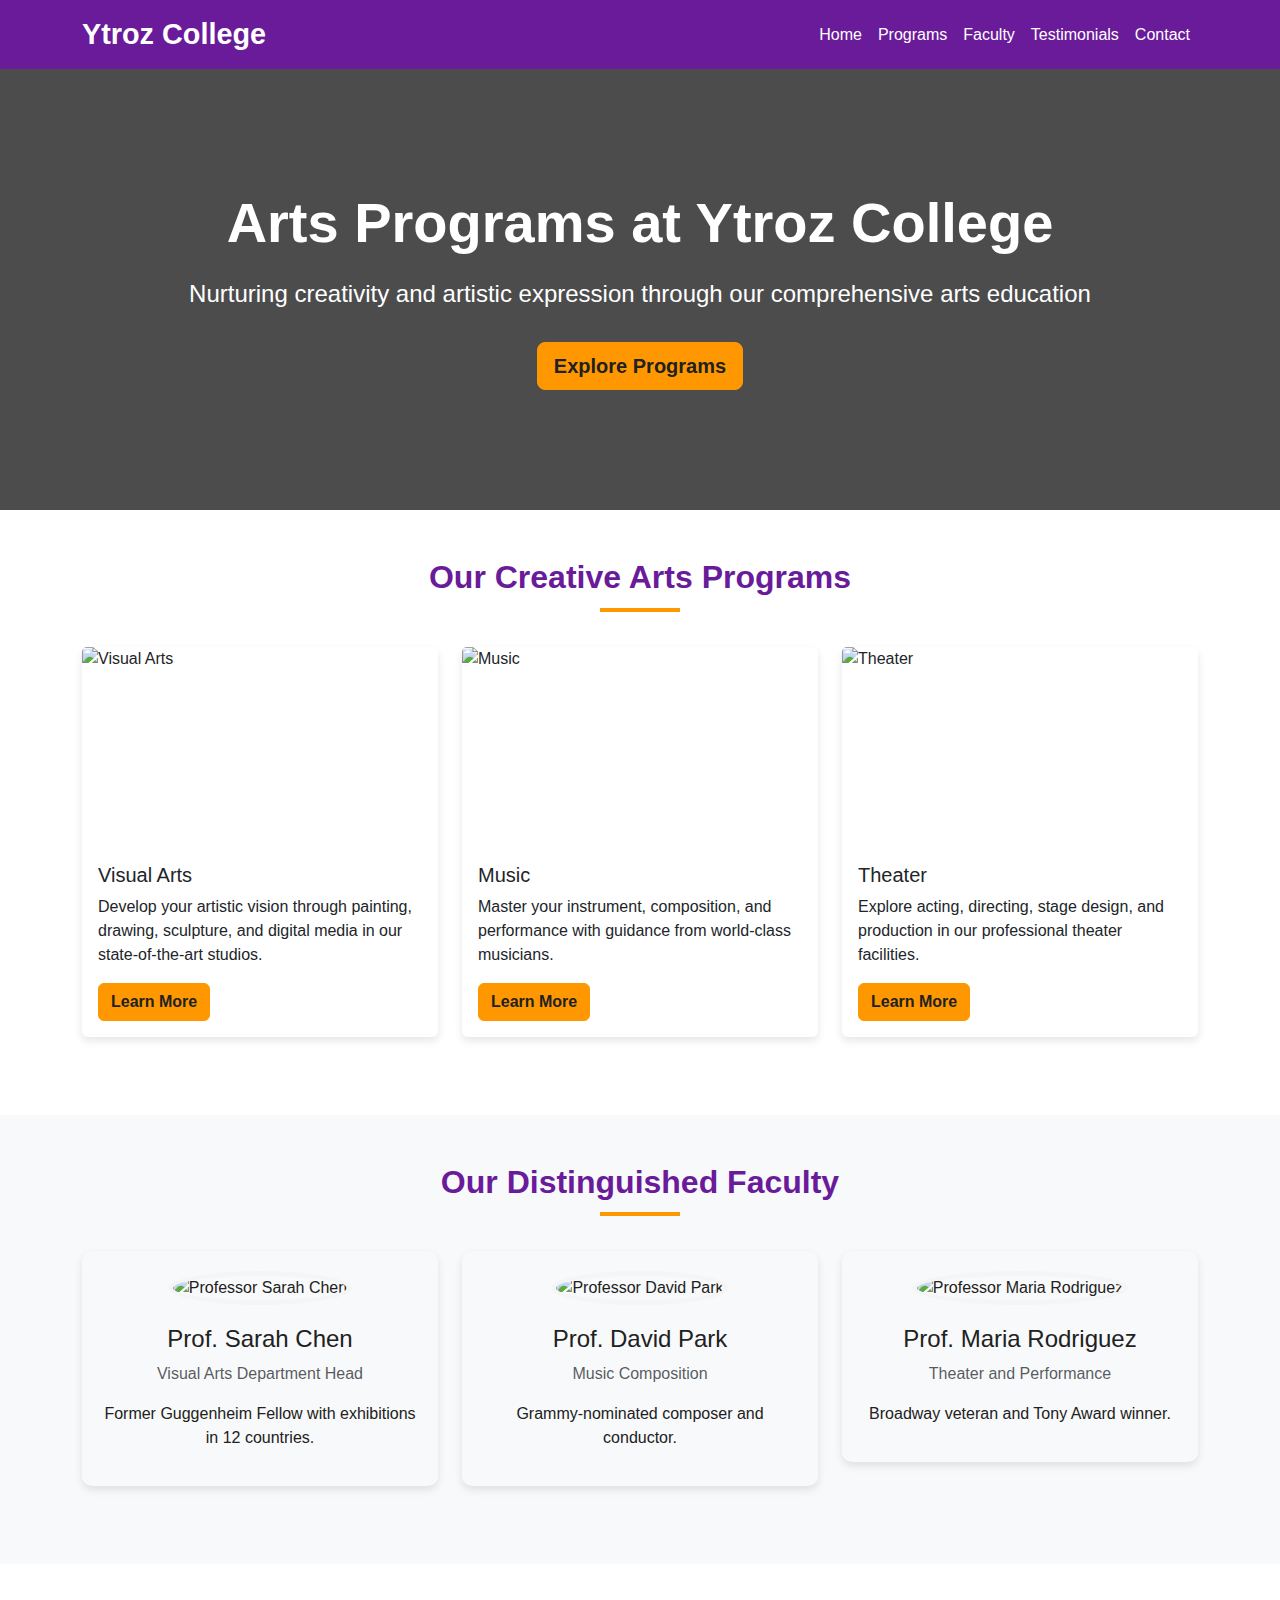
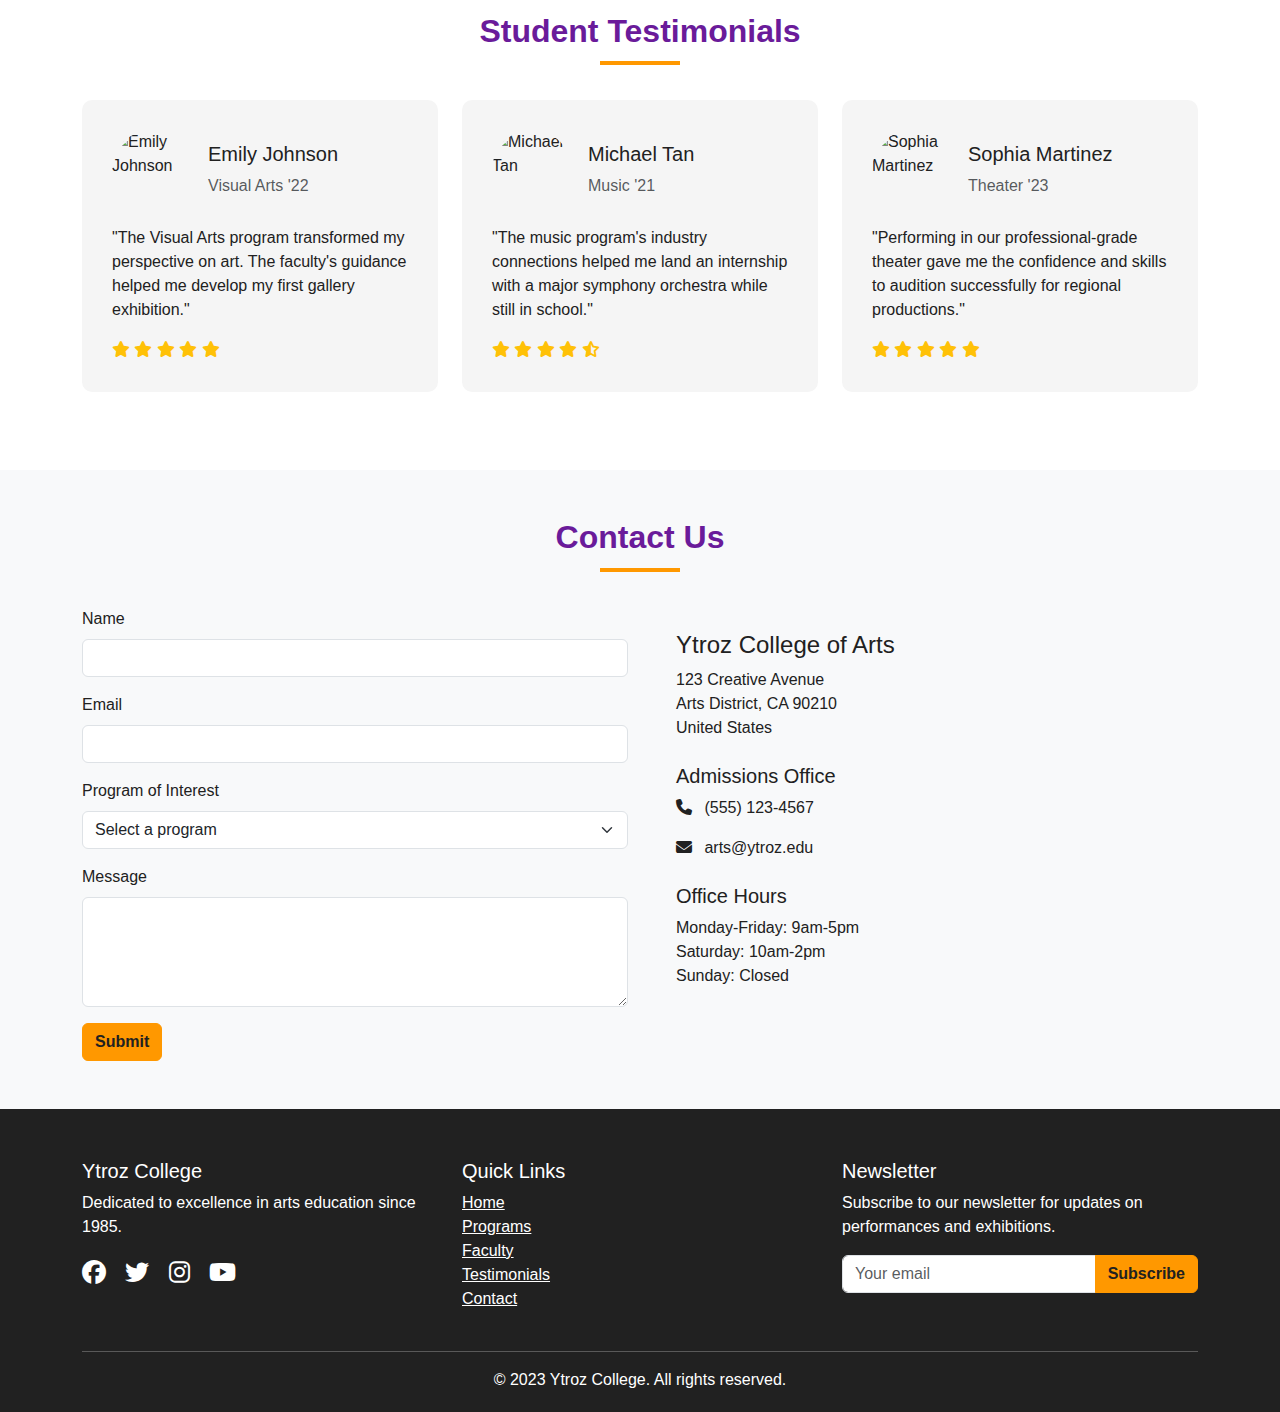
==== Art.html @ 372847f7 "first commit" ====
<!DOCTYPE html>
<html lang="en">
<head>
    <meta charset="UTF-8">
    <meta name="viewport" content="width=device-width, initial-scale=1.0">
    <title>Ytroz College - Arts Programs</title>
    <!-- Bootstrap CSS -->
    <link href="https://cdn.jsdelivr.net/npm/bootstrap@5.3.0/dist/css/bootstrap.min.css" rel="stylesheet">
    <!-- Font Awesome -->
    <link rel="stylesheet" href="https://cdnjs.cloudflare.com/ajax/libs/font-awesome/6.4.0/css/all.min.css">
    <!-- Custom CSS -->
    <style>
        :root {
            --primary-color: #6a1b9a;
            --secondary-color: #9c27b0;
            --accent-color: #ff9800;
            --light-color: #f5f5f5;
            --dark-color: #212121;
        }
        
        body {
            font-family: 'Segoe UI', Tahoma, Geneva, Verdana, sans-serif;
            color: var(--dark-color);
        }
        
        .navbar {
            background-color: var(--primary-color);
        }
        
        .navbar-brand {
            font-weight: 700;
            font-size: 1.8rem;
        }
        
        .nav-link {
            color: white !important;
            font-weight: 500;
        }
        
        .hero-section {
            background: linear-gradient(rgba(0, 0, 0, 0.7), rgba(0, 0, 0, 0.7)), 
                        url('https://images.unsplash.com/photo-1514525253161-7a46d19cd819?ixlib=rb-4.0.3&ixid=M3wxMjA3fDB8MHxwaG90by1wYWdlfHx8fGVufDB8fHx8fA%3D%3D&auto=format&fit=crop&w=2070&q=80');
            background-size: cover;
            background-position: center;
            color: white;
            padding: 120px 0;
            text-align: center;
        }
        
        .hero-title {
            font-size: 3.5rem;
            font-weight: 700;
            margin-bottom: 20px;
        }
        
        .hero-subtitle {
            font-size: 1.5rem;
            margin-bottom: 30px;
        }
        
        .btn-primary {
            background-color: var(--accent-color);
            border-color: var(--accent-color);
            color: var(--dark-color);
            font-weight: 600;
        }
        
        .btn-primary:hover {
            background-color: #e68a00;
            border-color: #e68a00;
        }
        
        .program-card {
            transition: transform 0.3s;
            margin-bottom: 30px;
            border: none;
            box-shadow: 0 4px 8px rgba(0, 0, 0, 0.1);
        }
        
        .program-card:hover {
            transform: translateY(-10px);
        }
        
        .card-img-top {
            height: 200px;
            object-fit: cover;
        }
        
        .section-title {
            color: var(--primary-color);
            font-weight: 700;
            margin-bottom: 50px;
            position: relative;
        }
        
        .section-title:after {
            content: '';
            position: absolute;
            bottom: -15px;
            left: 50%;
            transform: translateX(-50%);
            width: 80px;
            height: 4px;
            background-color: var(--accent-color);
        }
        
        .faculty-card {
            text-align: center;
            padding: 20px;
            border-radius: 10px;
            box-shadow: 0 4px 8px rgba(0, 0, 0, 0.1);
            margin-bottom: 30px;
        }
        
        .faculty-img {
            width: 150px;
            height: 150px;
            border-radius: 50%;
            object-fit: cover;
            border: 5px solid var(--light-color);
            margin-bottom: 20px;
        }
        
        .testimonial-card {
            padding: 30px;
            border-radius: 10px;
            background-color: var(--light-color);
            margin-bottom: 30px;
        }
        
        .testimonial-img {
            width: 80px;
            height: 80px;
            border-radius: 50%;
            object-fit: cover;
        }
        
        footer {
            background-color: var(--dark-color);
            color: white;
            padding: 50px 0 20px;
        }
        
        .social-icons a {
            color: white;
            font-size: 1.5rem;
            margin-right: 15px;
            transition: color 0.3s;
        }
        
        .social-icons a:hover {
            color: var(--accent-color);
        }
        
        .back-to-top {
            position: fixed;
            bottom: 20px;
            right: 20px;
            width: 50px;
            height: 50px;
            background-color: var(--accent-color);
            color: var(--dark-color);
            border-radius: 50%;
            display: flex;
            align-items: center;
            justify-content: center;
            font-size: 1.5rem;
            z-index: 99;
            cursor: pointer;
            opacity: 0;
            transition: opacity 0.3s;
        }
        
        .back-to-top.show {
            opacity: 1;
        }
        
        @media (max-width: 768px) {
            .hero-title {
                font-size: 2.5rem;
            }
            
            .hero-subtitle {
                font-size: 1.2rem;
            }
        }
    </style>
</head>
<body>
    <!-- Navigation -->
    <nav class="navbar navbar-expand-lg navbar-dark sticky-top">
        <div class="container">
            <a class="navbar-brand" href="#">Ytroz College</a>
            <button class="navbar-toggler" type="button" data-bs-toggle="collapse" data-bs-target="#navbarNav">
                <span class="navbar-toggler-icon"></span>
            </button>
            <div class="collapse navbar-collapse" id="navbarNav">
                <ul class="navbar-nav ms-auto">
                    <li class="nav-item">
                        <a class="nav-link active" href="index.html">Home</a>
                    </li>
                    <li class="nav-item">
                        <a class="nav-link" href="#programs">Programs</a>
                    </li>
                    <li class="nav-item">
                        <a class="nav-link" href="#faculty">Faculty</a>
                    </li>
                    <li class="nav-item">
                        <a class="nav-link" href="#testimonials">Testimonials</a>
                    </li>
                    <li class="nav-item">
                        <a class="nav-link" href="#contact">Contact</a>
                    </li>
                </ul>
            </div>
        </div>
    </nav>

    <!-- Hero Section -->
    <section class="hero-section" id="home">
        <div class="container">
            <h1 class="hero-title">Arts Programs at Ytroz College</h1>
            <p class="hero-subtitle">Nurturing creativity and artistic expression through our comprehensive arts education</p>
            <a href="#programs" class="btn btn-primary btn-lg">Explore Programs</a>
        </div>
    </section>

    <!-- Programs Section -->
    <section class="py-5" id="programs">
        <div class="container">
            <h2 class="text-center section-title">Our Creative Arts Programs</h2>
            <div class="row">
                <div class="col-md-4">
                    <div class="card program-card">
                        <img src="https://images.unsplash.com/photo-1547891654-e66ed7ebb968?ixlib=rb-4.0.3&ixid=M3wxMjA3fDB8MHxwaG90by1wYWdlfHx8fGVufDB8fHx8fA%3D%3D&auto=format&fit=crop&w=2070&q=80" class="card-img-top" alt="Visual Arts">
                        <div class="card-body">
                            <h5 class="card-title">Visual Arts</h5>
                            <p class="card-text">Develop your artistic vision through painting, drawing, sculpture, and digital media in our state-of-the-art studios.</p>
                            <a href="#" class="btn btn-primary" data-bs-toggle="modal" data-bs-target="#visualArtsModal">Learn More</a>
                        </div>
                    </div>
                </div>
                <div class="col-md-4">
                    <div class="card program-card">
                        <img src="https://images.unsplash.com/photo-1511671782779-c97d3d27a1d4?ixlib=rb-4.0.3&ixid=M3wxMjA3fDB8MHxwaG90by1wYWdlfHx8fGVufDB8fHx8fA%3D%3D&auto=format&fit=crop&w=2070&q=80" class="card-img-top" alt="Music">
                        <div class="card-body">
                            <h5 class="card-title">Music</h5>
                            <p class="card-text">Master your instrument, composition, and performance with guidance from world-class musicians.</p>
                            <a href="#" class="btn btn-primary" data-bs-toggle="modal" data-bs-target="#musicModal">Learn More</a>
                        </div>
                    </div>
                </div>
                <div class="col-md-4">
                    <div class="card program-card">
                        <img src="https://images.unsplash.com/photo-1492684223066-81342ee5ff30?ixlib=rb-4.0.3&ixid=M3wxMjA3fDB8MHxwaG90by1wYWdlfHx8fGVufDB8fHx8fA%3D%3D&auto=format&fit=crop&w=2070&q=80" class="card-img-top" alt="Theater">
                        <div class="card-body">
                            <h5 class="card-title">Theater</h5>
                            <p class="card-text">Explore acting, directing, stage design, and production in our professional theater facilities.</p>
                            <a href="#" class="btn btn-primary" data-bs-toggle="modal" data-bs-target="#theaterModal">Learn More</a>
                        </div>
                    </div>
                </div>
            </div>
        </div>
    </section>

    <!-- Faculty Section -->
    <section class="py-5 bg-light" id="faculty">
        <div class="container">
            <h2 class="text-center section-title">Our Distinguished Faculty</h2>
            <div class="row">
                <div class="col-md-4">
                    <div class="faculty-card">
                        <img src="https://randomuser.me/api/portraits/women/44.jpg" class="faculty-img" alt="Professor Sarah Chen">
                        <h4>Prof. Sarah Chen</h4>
                        <p class="text-muted">Visual Arts Department Head</p>
                        <p>Former Guggenheim Fellow with exhibitions in 12 countries.</p>
                    </div>
                </div>
                <div class="col-md-4">
                    <div class="faculty-card">
                        <img src="https://randomuser.me/api/portraits/men/32.jpg" class="faculty-img" alt="Professor David Park">
                        <h4>Prof. David Park</h4>
                        <p class="text-muted">Music Composition</p>
                        <p>Grammy-nominated composer and conductor.</p>
                    </div>
                </div>
                <div class="col-md-4">
                    <div class="faculty-card">
                        <img src="https://randomuser.me/api/portraits/women/68.jpg" class="faculty-img" alt="Professor Maria Rodriguez">
                        <h4>Prof. Maria Rodriguez</h4>
                        <p class="text-muted">Theater and Performance</p>
                        <p>Broadway veteran and Tony Award winner.</p>
                    </div>
                </div>
            </div>
        </div>
    </section>

    <!-- Testimonials Section -->
    <section class="py-5" id="testimonials">
        <div class="container">
            <h2 class="text-center section-title">Student Testimonials</h2>
            <div class="row">
                <div class="col-md-4">
                    <div class="testimonial-card">
                        <div class="d-flex align-items-center mb-3">
                            <img src="https://randomuser.me/api/portraits/women/33.jpg" class="testimonial-img me-3" alt="Emily Johnson">
                            <div>
                                <h5>Emily Johnson</h5>
                                <p class="text-muted mb-0">Visual Arts '22</p>
                            </div>
                        </div>
                        <p>"The Visual Arts program transformed my perspective on art. The faculty's guidance helped me develop my first gallery exhibition."</p>
                        <div class="text-warning">
                            <i class="fas fa-star"></i>
                            <i class="fas fa-star"></i>
                            <i class="fas fa-star"></i>
                            <i class="fas fa-star"></i>
                            <i class="fas fa-star"></i>
                        </div>
                    </div>
                </div>
                <div class="col-md-4">
                    <div class="testimonial-card">
                        <div class="d-flex align-items-center mb-3">
                            <img src="https://randomuser.me/api/portraits/men/45.jpg" class="testimonial-img me-3" alt="Michael Tan">
                            <div>
                                <h5>Michael Tan</h5>
                                <p class="text-muted mb-0">Music '21</p>
                            </div>
                        </div>
                        <p>"The music program's industry connections helped me land an internship with a major symphony orchestra while still in school."</p>
                        <div class="text-warning">
                            <i class="fas fa-star"></i>
                            <i class="fas fa-star"></i>
                            <i class="fas fa-star"></i>
                            <i class="fas fa-star"></i>
                            <i class="fas fa-star-half-alt"></i>
                        </div>
                    </div>
                </div>
                <div class="col-md-4">
                    <div class="testimonial-card">
                        <div class="d-flex align-items-center mb-3">
                            <img src="https://randomuser.me/api/portraits/women/12.jpg" class="testimonial-img me-3" alt="Sophia Martinez">
                            <div>
                                <h5>Sophia Martinez</h5>
                                <p class="text-muted mb-0">Theater '23</p>
                            </div>
                        </div>
                        <p>"Performing in our professional-grade theater gave me the confidence and skills to audition successfully for regional productions."</p>
                        <div class="text-warning">
                            <i class="fas fa-star"></i>
                            <i class="fas fa-star"></i>
                            <i class="fas fa-star"></i>
                            <i class="fas fa-star"></i>
                            <i class="fas fa-star"></i>
                        </div>
                    </div>
                </div>
            </div>
        </div>
    </section>

    <!-- Contact Section -->
    <section class="py-5 bg-light" id="contact">
        <div class="container">
            <h2 class="text-center section-title">Contact Us</h2>
            <div class="row">
                <div class="col-md-6">
                    <form id="contactForm">
                        <div class="mb-3">
                            <label for="name" class="form-label">Name</label>
                            <input type="text" class="form-control" id="name" required>
                        </div>
                        <div class="mb-3">
                            <label for="email" class="form-label">Email</label>
                            <input type="email" class="form-control" id="email" required>
                        </div>
                        <div class="mb-3">
                            <label for="program" class="form-label">Program of Interest</label>
                            <select class="form-select" id="program">
                                <option value="">Select a program</option>
                                <option value="visual-arts">Visual Arts</option>
                                <option value="music">Music</option>
                                <option value="theater">Theater</option>
                            </select>
                        </div>
                        <div class="mb-3">
                            <label for="message" class="form-label">Message</label>
                            <textarea class="form-control" id="message" rows="4" required></textarea>
                        </div>
                        <button type="submit" class="btn btn-primary">Submit</button>
                    </form>
                </div>
                <div class="col-md-6">
                    <div class="p-4">
                        <h4>Ytroz College of Arts</h4>
                        <p class="mb-4">123 Creative Avenue<br>Arts District, CA 90210<br>United States</p>
                        
                        <h5>Admissions Office</h5>
                        <p><i class="fas fa-phone me-2"></i> (555) 123-4567</p>
                        <p><i class="fas fa-envelope me-2"></i> arts@ytroz.edu</p>
                        
                        <h5 class="mt-4">Office Hours</h5>
                        <p>Monday-Friday: 9am-5pm<br>Saturday: 10am-2pm<br>Sunday: Closed</p>
                    </div>
                </div>
            </div>
        </div>
    </section>

    <!-- Footer -->
    <footer>
        <div class="container">
            <div class="row">
                <div class="col-md-4">
                    <h5>Ytroz College</h5>
                    <p>Dedicated to excellence in arts education since 1985.</p>
                    <div class="social-icons">
                        <a href="#"><i class="fab fa-facebook"></i></a>
                        <a href="#"><i class="fab fa-twitter"></i></a>
                        <a href="#"><i class="fab fa-instagram"></i></a>
                        <a href="#"><i class="fab fa-youtube"></i></a>
                    </div>
                </div>
                <div class="col-md-4">
                    <h5>Quick Links</h5>
                    <ul class="list-unstyled">
                        <li><a href="#home" class="text-white">Home</a></li>
                        <li><a href="#programs" class="text-white">Programs</a></li>
                        <li><a href="#faculty" class="text-white">Faculty</a></li>
                        <li><a href="#testimonials" class="text-white">Testimonials</a></li>
                        <li><a href="#contact" class="text-white">Contact</a></li>
                    </ul>
                </div>
                <div class="col-md-4">
                    <h5>Newsletter</h5>
                    <p>Subscribe to our newsletter for updates on performances and exhibitions.</p>
                    <div class="input-group mb-3">
                        <input type="email" class="form-control" placeholder="Your email">
                        <button class="btn btn-primary" type="button">Subscribe</button>
                    </div>
                </div>
            </div>
            <hr class="mt-4 bg-secondary">
            <div class="text-center">
                <p class="mb-0">&copy; 2023 Ytroz College. All rights reserved.</p>
            </div>
        </div>
    </footer>

    <!-- Back to Top Button -->
    <div class="back-to-top" id="backToTop">
        <i class="fas fa-arrow-up"></i>
    </div>

    <!-- Program Modals -->
    <!-- Visual Arts Modal -->
    <div class="modal fade" id="visualArtsModal" tabindex="-1">
        <div class="modal-dialog modal-lg">
            <div class="modal-content">
                <div class="modal-header">
                    <h5 class="modal-title">Visual Arts Program</h5>
                    <button type="button" class="btn-close" data-bs-dismiss="modal"></button>
                </div>
                <div class="modal-body">
                    <img src="https://images.unsplash.com/photo-1547891654-e66ed7ebb968?ixlib=rb-4.0.3&ixid=M3wxMjA3fDB8MHxwaG90by1wYWdlfHx8fGVufDB8fHx8fA%3D%3D&auto=format&fit=crop&w=2070&q=80" class="img-fluid mb-3" alt="Visual Arts">
                    <h6>Program Overview</h6>
                    <p>Our Visual Arts program offers a comprehensive curriculum that combines traditional techniques with contemporary digital media. Students develop technical skills while cultivating their unique artistic voice.</p>
                    
                    <h6 class="mt-4">Areas of Study</h6>
                    <ul>
                        <li>Painting and Drawing</li>
                        <li>Sculpture and 3D Design</li>
                        <li>Digital Art and Photography</li>
                        <li>Art History and Theory</li>
                        <li>Professional Practices</li>
                    </ul>
                    
                    <h6 class="mt-4">Career Paths</h6>
                    <p>Graduates pursue careers as studio artists, illustrators, gallery managers, art directors, and educators.</p>
                </div>
                <div class="modal-footer">
                    <button type="button" class="btn btn-secondary" data-bs-dismiss="modal">Close</button>
                    <button type="button" class="btn btn-primary">Apply Now</button>
                </div>
            </div>
        </div>
    </div>

    <!-- Music Modal -->
    <div class="modal fade" id="musicModal" tabindex="-1">
        <div class="modal-dialog modal-lg">
            <div class="modal-content">
                <div class="modal-header">
                    <h5 class="modal-title">Music Program</h5>
                    <button type="button" class="btn-close" data-bs-dismiss="modal"></button>
                </div>
                <div class="modal-body">
                    <img src="https://images.unsplash.com/photo-1511671782779-c97d3d27a1d4?ixlib=rb-4.0.3&ixid=M3wxMjA3fDB8MHxwaG90by1wYWdlfHx8fGVufDB8fHx8fA%3D%3D&auto=format&fit=crop&w=2070&q=80" class="img-fluid mb-3" alt="Music">
                    <h6>Program Overview</h6>
                    <p>The Music program at Ytroz College provides rigorous training in performance, composition, and music theory, with opportunities to collaborate across disciplines.</p>
                    
                    <h6 class="mt-4">Areas of Study</h6>
                    <ul>
                        <li>Instrumental/Vocal Performance</li>
                        <li>Music Composition and Theory</li>
                        <li>Music Technology and Production</li>
                        <li>Music History and Ethnomusicology</li>
                        <li>Ensemble Performance</li>
                    </ul>
                    
                    <h6 class="mt-4">Career Paths</h6>
                    <p>Graduates become performers, composers, music teachers, sound engineers, and arts administrators.</p>
                </div>
                <div class="modal-footer">
                    <button type="button" class="btn btn-secondary" data-bs-dismiss="modal">Close</button>
                    <button type="button" class="btn btn-primary">Apply Now</button>
                </div>
            </div>
        </div>
    </div>

    <!-- Theater Modal -->
    <div class="modal fade" id="theaterModal" tabindex="-1">
        <div class="modal-dialog modal-lg">
            <div class="modal-content">
                <div class="modal-header">
                    <h5 class="modal-title">Theater Program</h5>
                    <button type="button" class="btn-close" data-bs-dismiss="modal"></button>
                </div>
                <div class="modal-body">
                    <img src="https://images.unsplash.com/photo-1492684223066-81342ee5ff30?ixlib=rb-4.0.3&ixid=M3wxMjA3fDB8MHxwaG90by1wYWdlfHx8fGVufDB8fHx8fA%3D%3D&auto=format&fit=crop&w=2070&q=80" class="img-fluid mb-3" alt="Theater">
                    <h6>Program Overview</h6>
                    <p>Our Theater program combines practical training with academic study, offering students opportunities to perform, direct, design, and produce in our professional theater facilities.</p>
                    
                    <h6 class="mt-4">Areas of Study</h6>
                    <ul>
                        <li>Acting and Performance</li>
                        <li>Directing and Dramaturgy</li>
                        <li>Stage and Costume Design</li>
                        <li>Theater History and Criticism</li>
                        <li>Technical Theater and Production</li>
                    </ul>
                    
                    <h6 class="mt-4">Career Paths</h6>
                    <p>Graduates work as actors, directors, stage managers, designers, and arts educators in theater, film, and television.</p>
                </div>
                <div class="modal-footer">
                    <button type="button" class="btn btn-secondary" data-bs-dismiss="modal">Close</button>
                    <button type="button" class="btn btn-primary">Apply Now</button>
                </div>
            </div>
        </div>
    </div>

    <!-- Bootstrap JS Bundle with Popper -->
    <script src="https://cdn.jsdelivr.net/npm/bootstrap@5.3.0/dist/js/bootstrap.bundle.min.js"></script>
    
    <!-- Custom JavaScript -->
    <script>
        // Back to top button
        const backToTopButton = document.getElementById('backToTop');
        
        window.addEventListener('scroll', () => {
            if (window.pageYOffset > 300) {
                backToTopButton.classList.add('show');
            } else {
                backToTopButton.classList.remove('show');
            }
        });
        
        backToTopButton.addEventListener('click', () => {
            window.scrollTo({
                top: 0,
                behavior: 'smooth'
            });
        });
        
        // Smooth scrolling for navigation links
        document.querySelectorAll('a[href^="#"]').forEach(anchor => {
            anchor.addEventListener('click', function(e) {
                e.preventDefault();
                
                const targetId = this.getAttribute('href');
                const targetElement = document.querySelector(targetId);
                
                if (targetElement) {
                    window.scrollTo({
                        top: targetElement.offsetTop - 70,
                        behavior: 'smooth'
                    });
                }
            });
        });
        
        // Form submission
        const contactForm = document.getElementById('contactForm');
        
        contactForm.addEventListener('submit', function(e) {
            e.preventDefault();
            
            // Get form values
            const name = document.getElementById('name').value;
            const email = document.getElementById('email').value;
            const program = document.getElementById('program').value;
            const message = document.getElementById('message').value;
            
            // Here you would typically send the data to a server
            console.log('Form submitted:', { name, email, program, message });
            
            // Show success message
            alert('Thank you for your message! We will contact you soon.');
            
            // Reset form
            contactForm.reset();
        });
        
        // Change navbar background on scroll
        window.addEventListener('scroll', function() {
            const navbar = document.querySelector('.navbar');
            if (window.scrollY > 50) {
                navbar.style.backgroundColor = '#6a1b9a';
                navbar.style.boxShadow = '0 2px 10px rgba(0, 0, 0, 0.1)';
            } else {
                navbar.style.backgroundColor = '#6a1b9a';
                navbar.style.boxShadow = 'none';
            }
        });
    </script>
</body>
</html>
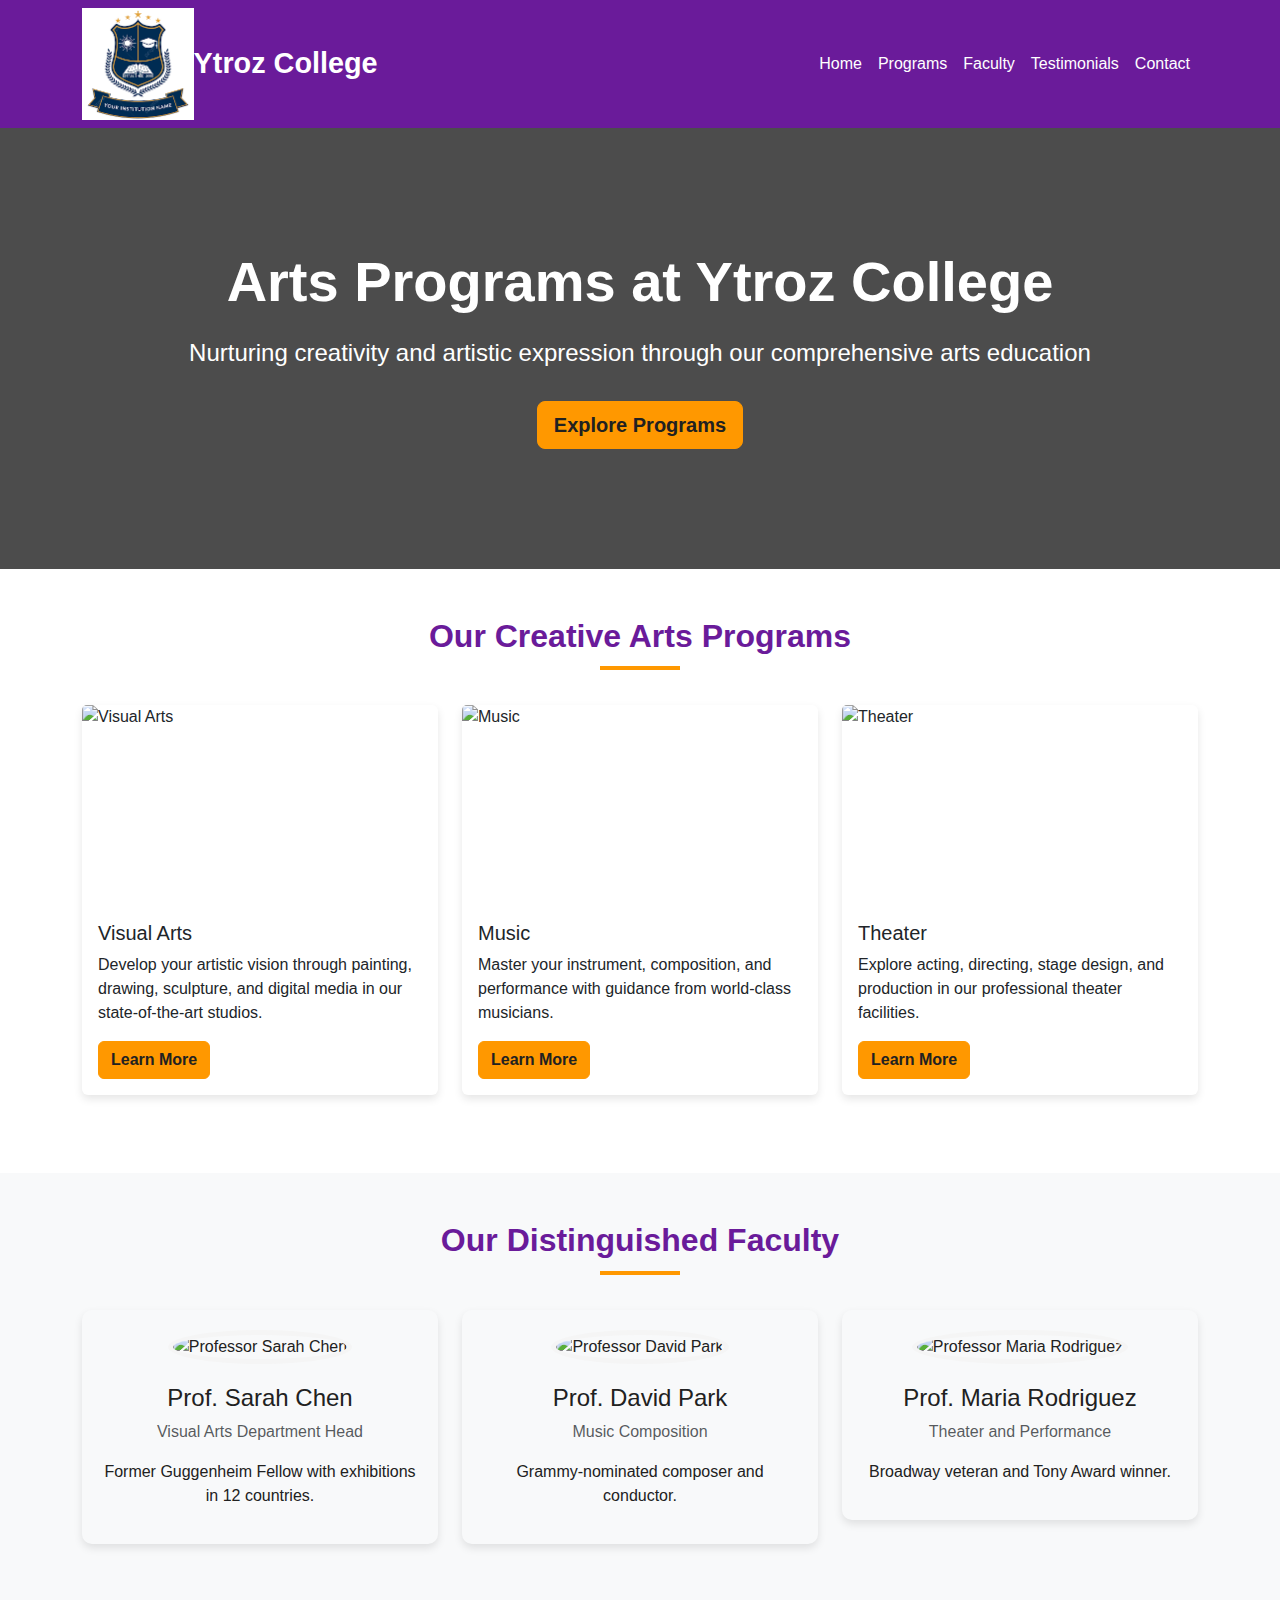
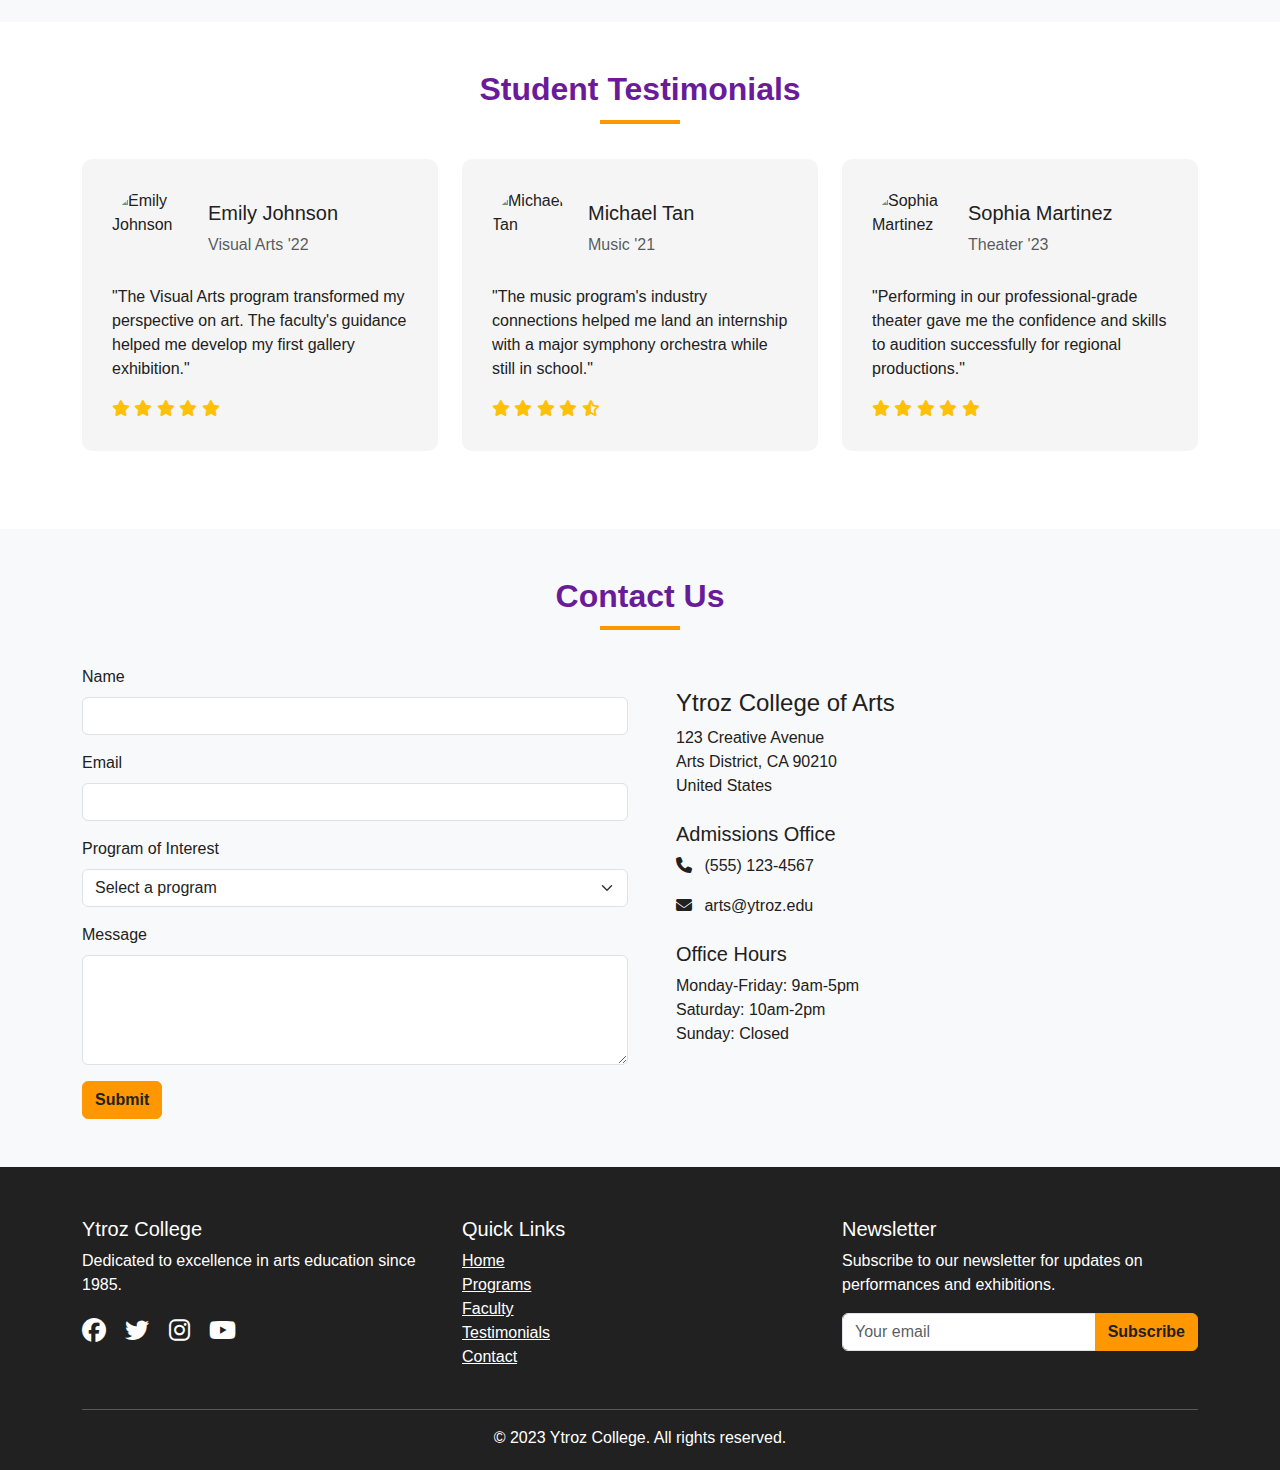
==== commit 91a08cff: "new commit" ====
--- a/Art.html
+++ b/Art.html
@@ -190,7 +190,8 @@
     <!-- Navigation -->
     <nav class="navbar navbar-expand-lg navbar-dark sticky-top">
         <div class="container">
-            <a class="navbar-brand" href="#">Ytroz College</a>
+            <img src="/images.png" alt="" width="10%">
+            <a class="navbar-brand" href="#"><span>Ytroz </span>College</a>
             <button class="navbar-toggler" type="button" data-bs-toggle="collapse" data-bs-target="#navbarNav">
                 <span class="navbar-toggler-icon"></span>
             </button>
